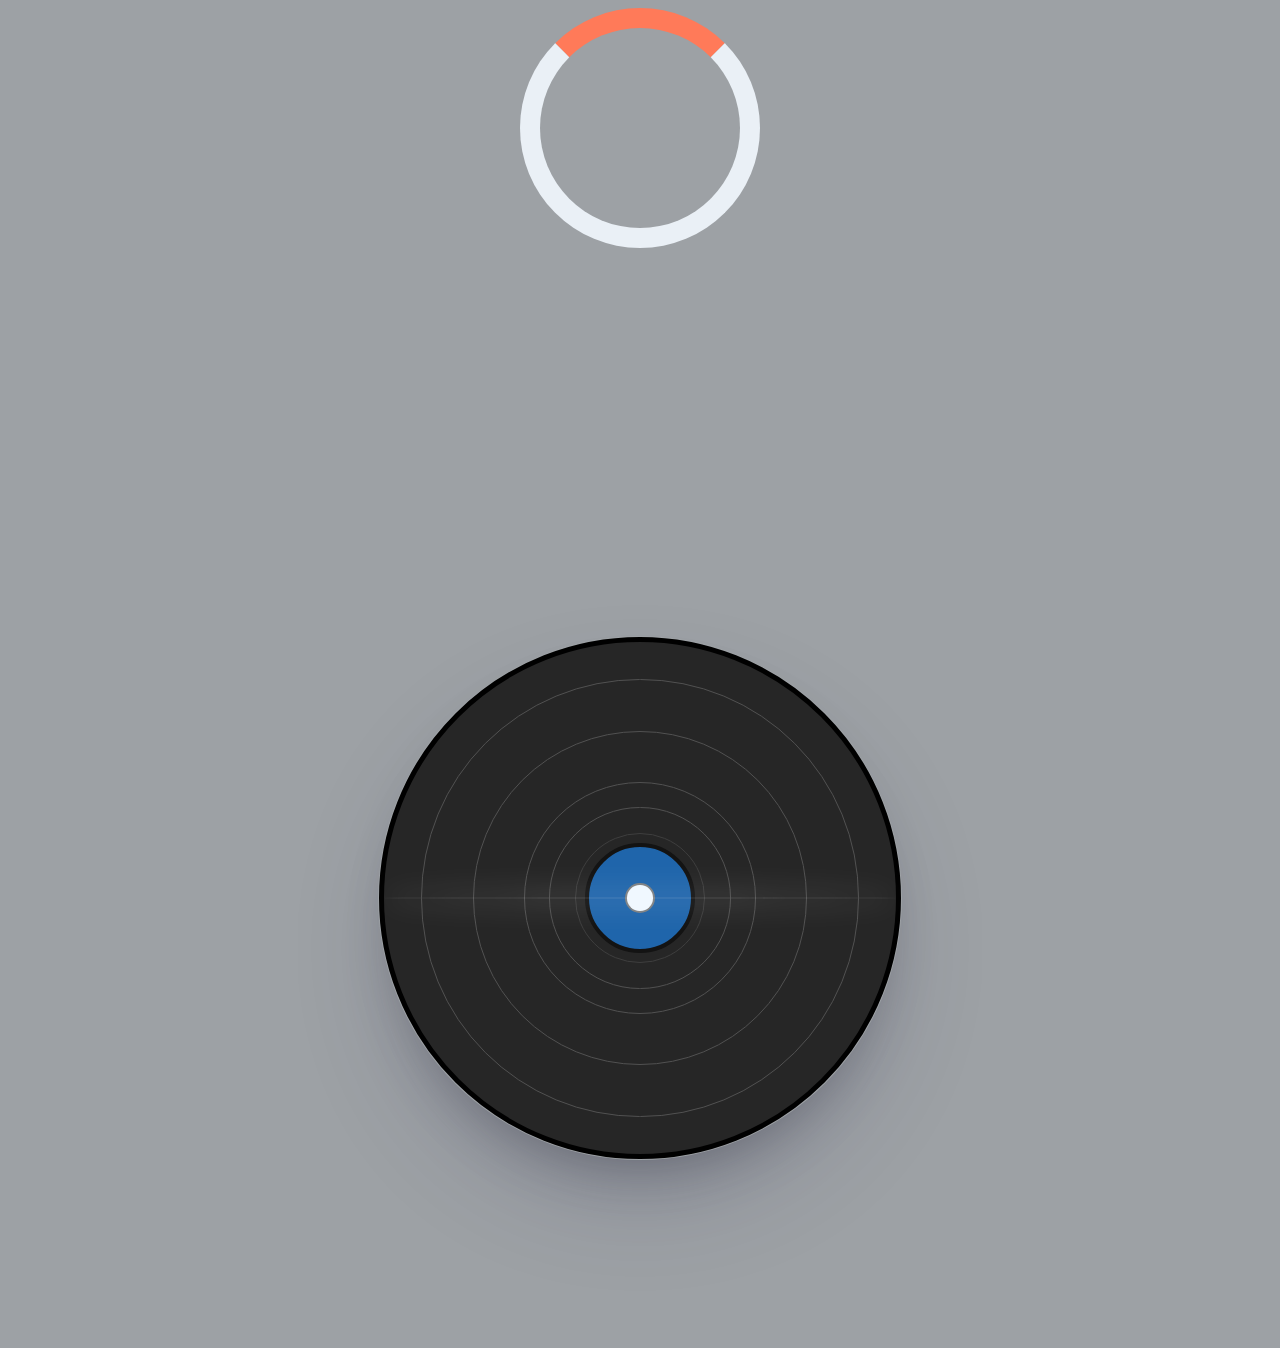
==== loader.html @ af939391 "vinyl loader done 95%" ====
<!DOCTYPE html>
<html lang="en">
<head>
    <meta charset="UTF-8">
    <meta http-equiv="X-UA-Compatible" content="IE=edge">
    <meta name="viewport" content="width=device-width, initial-scale=1.0">
    <title>Document</title>
    <link rel="stylesheet" href="./css/loader.css">
</head>
<body>
    <div class="loader"></div>
    <div class="loaderContainer">
        <div class="loadingStick1 loadingStick"></div>
        <div class="loadingStick2 loadingStick"></div>
        <div class="loadingStick3 loadingStick"></div>
        <div class="loadingStick4 loadingStick"></div>
        <div class="loadingStick5 loadingStick"></div>
    </div>

    <div class="vinylloaderC">
        <div class="vinylShadow"></div>
        <div class="circleContainer">
            <div class="vinylReflection"></div>
            <div class="innerCircle1"></div>
            <div class="innerCircle2"></div>
            <div class="albumCircle"></div>
            <div class="etchCircle1 etchCircle"></div>
            <div class="etchCircle2 etchCircle"></div>
            <div class="etchCircle3 etchCircle"></div>
            <div class="etchCircle4 etchCircle"></div>
            <div class="etchCircle5 etchCircle"></div>
            <div class="outerCircle etchCircle"></div>

        </div>
    </div>
</body>
</html>
---- css/loader.css ----
body{
    height: 100vh;

    background-color: #9da1a5;
}

.loader {
    margin: auto;

    border-radius: 50%;

    height: 200px;
    width: 200px;

    border: 20px solid #EAF0F6;
    border-top: 20px solid #FF7A59;

    animation: spinner 4s linear infinite;
}

@keyframes spinner{
    0% {transform: rotate(0deg);}
    0% {transform: rotate(360deg);}
}

.loaderContainer {
    display: flex;
    justify-content: space-evenly;

    height: 200px;
}


.loadingStick {
    height: 0px;
    width: 50px;

    background-color: #FF7A59;
}
.loadingStick1 {
    animation: upDown1 3s linear infinite;
}

@keyframes upDown1 {
    0% {height: 200px;}
    25% {height: 100px;}
    50% {height: 0px;}
    75% {height: 100px;}
    100% {height: 200px;}
}

.loadingStick2 {    animation: upDown2 3s linear infinite; } @keyframes upDown2 {
    0% {height: 50px;}
    12.5% {height: 100px;}
    25% {height: 150px;}
    37.5% {height: 200px;}
    50% {height: 150px;}
    62.5% {height: 100px;}
    75% {height: 50px;}
    87.5% {height: 0px;}
    100% {height: 50px;}
}
.loadingStick3 {    animation: upDown3 3s linear infinite; } @keyframes upDown3 {
    0% {height: 100px;}
    25% {height: 200px;}
    50% {height: 100px;}
    75% {height: 0px;}
    100% {height: 100px;}
}   
.loadingStick4 {    animation: upDown4 3s linear infinite; } @keyframes upDown4 {
    0% {height: 150px;}
    12.5% {height: 200px;}
    25% {height: 150px;}
    37.5% {height: 100px;}
    50% {height: 50px;}
    62.5% {height: 0px;}
    75% {height: 50px;}
    87.5% {height: 100px;}
    100% {height: 150px;}
}
.loadingStick5 {    animation: upDown5 3s linear infinite; } @keyframes upDown5 {
    0% {height: 0px;}
    25% {height: 100px;}
    50% {height: 200px;}
    75% {height: 100px;}
    100% {height: 0px;}
}




.vinylloaderC{
    display: flex;
    justify-content: center;
    align-items: center;
    height: 100%;
    width: 100%;
}

.circleContainer{
    display: flex;
    justify-content: center;
    align-items: center;
    position: relative;
    height: 40vw;
    width: 40vw;
    border-radius: 50%;
    border: 5px solid black;
    background-color: #262626;
    animation: spinVinyl 4s linear infinite;
}
.vinylShadow{
    position: absolute;
    height: 41vw;
    width: 41vw;
    border-radius: 50%;
    box-shadow: rgba(50, 50, 93, 0.25) 0px 50px 100px -20px, rgba(0, 0, 0, 0.3) 0px 30px 60px -30px;
}
.circleContainer div{
    position: absolute;
    border-radius: 50%;
}
.innerCircle1{
    height: 5%;
    width: 5%;
    background-color: aliceblue;
    z-index: 20;

}
.innerCircle2{
    height: 6%;
    width: 6%;
    background-color: #7d7f81;
    z-index: 19;

}
.albumCircle {
    height: 20%;
    width: 20%;
    background-color: #1f65ab;
    z-index: 18;
    border: 4px solid #131313;
}
.etchCircle{
    background-color: #00000000;
    border: 1px solid #515151;
}
.etchCircle1 {
    height: 25%;
    width: 25%;
    z-index: 19;
    border: 1px solid #3e3e3e;
}
.etchCircle2 {
    height: 35%;
    width: 35%;
    z-index: 19;
}
.etchCircle3 {
    height: 45%;
    width: 45%;
    z-index: 19;
}
.etchCircle4 {
    height: 65%;
    width: 65%;
    z-index: 19;
}
.etchCircle5 {
    height: 85%;
    width: 85%;
    z-index: 19;
}

.vinylReflection{
    border-radius: 0;
    height: 2px;
    width: 100%;
    background-color: #ECECEC1F;
    z-index: 20;
    box-shadow: 0px 0px 30px white;
    
}

@keyframes spinVinyl {
    0% {transform: rotate(0deg);}
    100% {transform: rotate(360deg);}
}
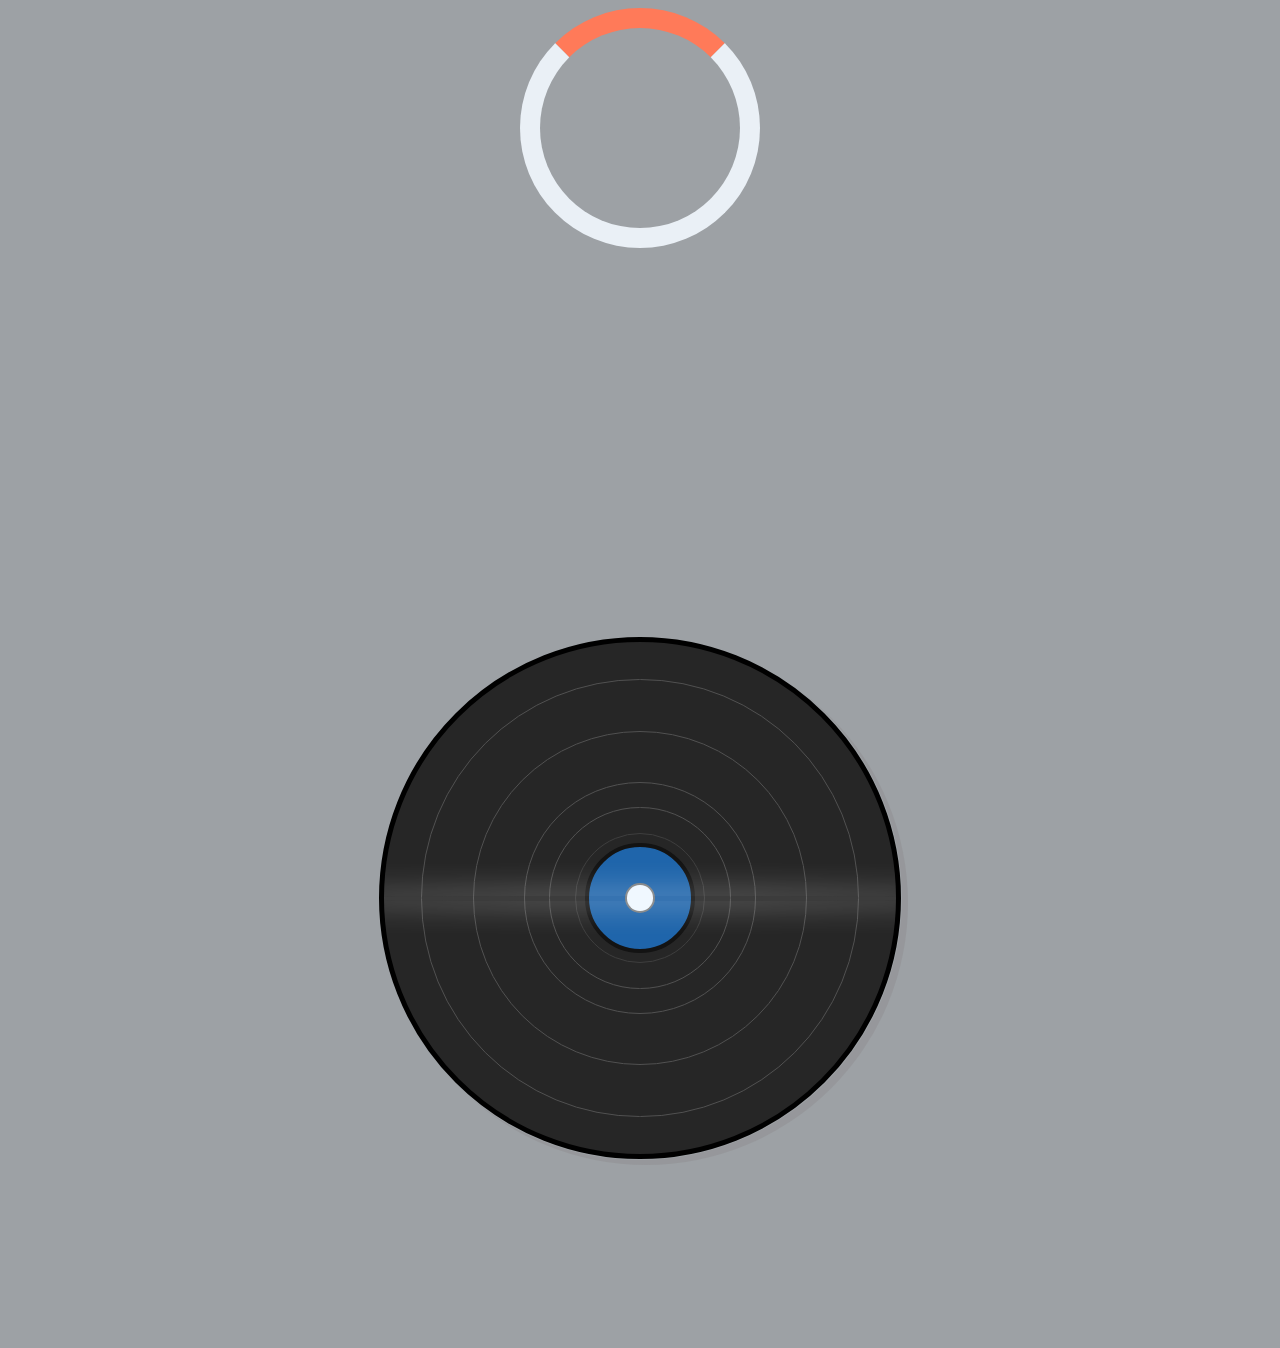
==== commit 62d6d34e: "loader added, li styling added" ====
--- a/loader.html
+++ b/loader.html
@@ -30,7 +30,6 @@
             <div class="etchCircle4 etchCircle"></div>
             <div class="etchCircle5 etchCircle"></div>
             <div class="outerCircle etchCircle"></div>
-
         </div>
     </div>
 </body>
--- a/css/loader.css
+++ b/css/loader.css
@@ -108,13 +108,14 @@
     border: 5px solid black;
     background-color: #262626;
     animation: spinVinyl 4s linear infinite;
+    overflow: hidden;
 }
 .vinylShadow{
     position: absolute;
     height: 41vw;
     width: 41vw;
     border-radius: 50%;
-    box-shadow: rgba(50, 50, 93, 0.25) 0px 50px 100px -20px, rgba(0, 0, 0, 0.3) 0px 30px 60px -30px;
+    box-shadow: 6px 5px #756a6a2b;
 }
 .circleContainer div{
     position: absolute;
@@ -174,11 +175,11 @@
 
 .vinylReflection{
     border-radius: 0;
-    height: 2px;
-    width: 100%;
-    background-color: #ECECEC1F;
+    height: 5px;
+    width: 150%;
+    background-color: #DFDFDF1F;
     z-index: 20;
-    box-shadow: 0px 0px 30px white;
+    box-shadow: 0px 0px 30px #f9f9f9;
     
 }
 
